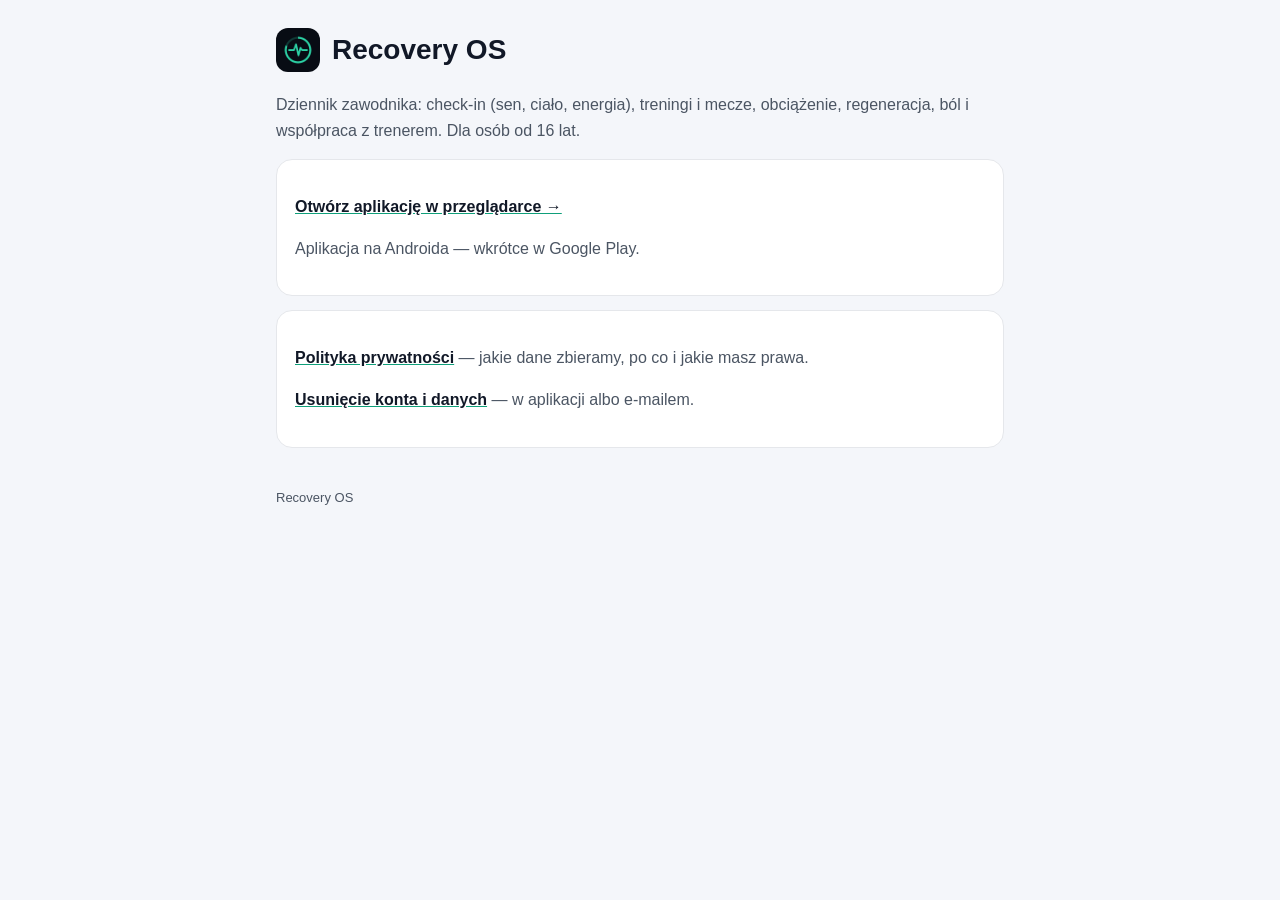
==== index.html @ 6dc5b33b "Recovery OS: strona główna, polityka prywatności, usunięcie konta i aplikacja w przeglądarce (1.3.1," ====
<!doctype html>
<html lang="pl">
<head>
<meta charset="utf-8"><meta name="viewport" content="width=device-width, initial-scale=1">
<title>Recovery OS</title>
<meta name="description" content="Recovery OS — dziennik zawodnika: check-in, treningi i mecze, regeneracja, ból i współpraca z trenerem.">
<link rel="stylesheet" href="styl.css"><link rel="icon" href="ikona.png">
</head>
<body><main>
<header><img src="ikona.png" alt=""><h1>Recovery OS</h1></header>
<p>Dziennik zawodnika: check-in (sen, ciało, energia), treningi i mecze, obciążenie, regeneracja, ból i współpraca z trenerem. Dla osób od 16 lat.</p>
<div class="card">
  <p><a href="app/"><strong>Otwórz aplikację w przeglądarce →</strong></a></p>
  <p>Aplikacja na Androida — wkrótce w Google Play.</p>
</div>
<div class="card">
  <p><a href="polityka-prywatnosci.html"><strong>Polityka prywatności</strong></a> — jakie dane zbieramy, po co i jakie masz prawa.</p>
  <p><a href="usun-konto.html"><strong>Usunięcie konta i danych</strong></a> — w aplikacji albo e-mailem.</p>
</div>
<footer>Recovery OS</footer>
</main></body>
</html>
---- styl.css ----
:root { --bg: #f4f6fa; --card: #ffffff; --text: #111827; --dim: #4b5563; --acc: #0f9f7a; --line: #e5e7eb; --warn: #b45309; }
@media (prefers-color-scheme: dark) { :root { --bg: #0b1220; --card: #111a2b; --text: #e8edf5; --dim: #a7b0c0; --acc: #2dd4a7; --line: #22304a; --warn: #f0b45a; } }
* { box-sizing: border-box; }
body { margin: 0; background: var(--bg); color: var(--text); font: 16px/1.6 -apple-system, "Segoe UI", Roboto, Inter, sans-serif; }
main { max-width: 760px; margin: 0 auto; padding: 28px 16px 64px; }
header { display: flex; align-items: center; gap: 12px; margin-bottom: 20px; }
header img { width: 44px; height: 44px; border-radius: 12px; }
h1 { font-size: 28px; line-height: 1.2; margin: 0; }
h2 { font-size: 19px; margin: 28px 0 8px; }
p, li { color: var(--dim); }
strong { color: var(--text); }
a { color: var(--acc); }
.card { background: var(--card); border: 1px solid var(--line); border-radius: 16px; padding: 18px; margin: 14px 0; }
.todo { color: var(--warn); font-weight: 700; }
table { width: 100%; border-collapse: collapse; font-size: 14px; }
th, td { text-align: left; padding: 8px 6px; border-top: 1px solid var(--line); vertical-align: top; color: var(--dim); }
th { color: var(--text); }
ol li { margin: 6px 0; }
footer { margin-top: 40px; font-size: 13px; color: var(--dim); }
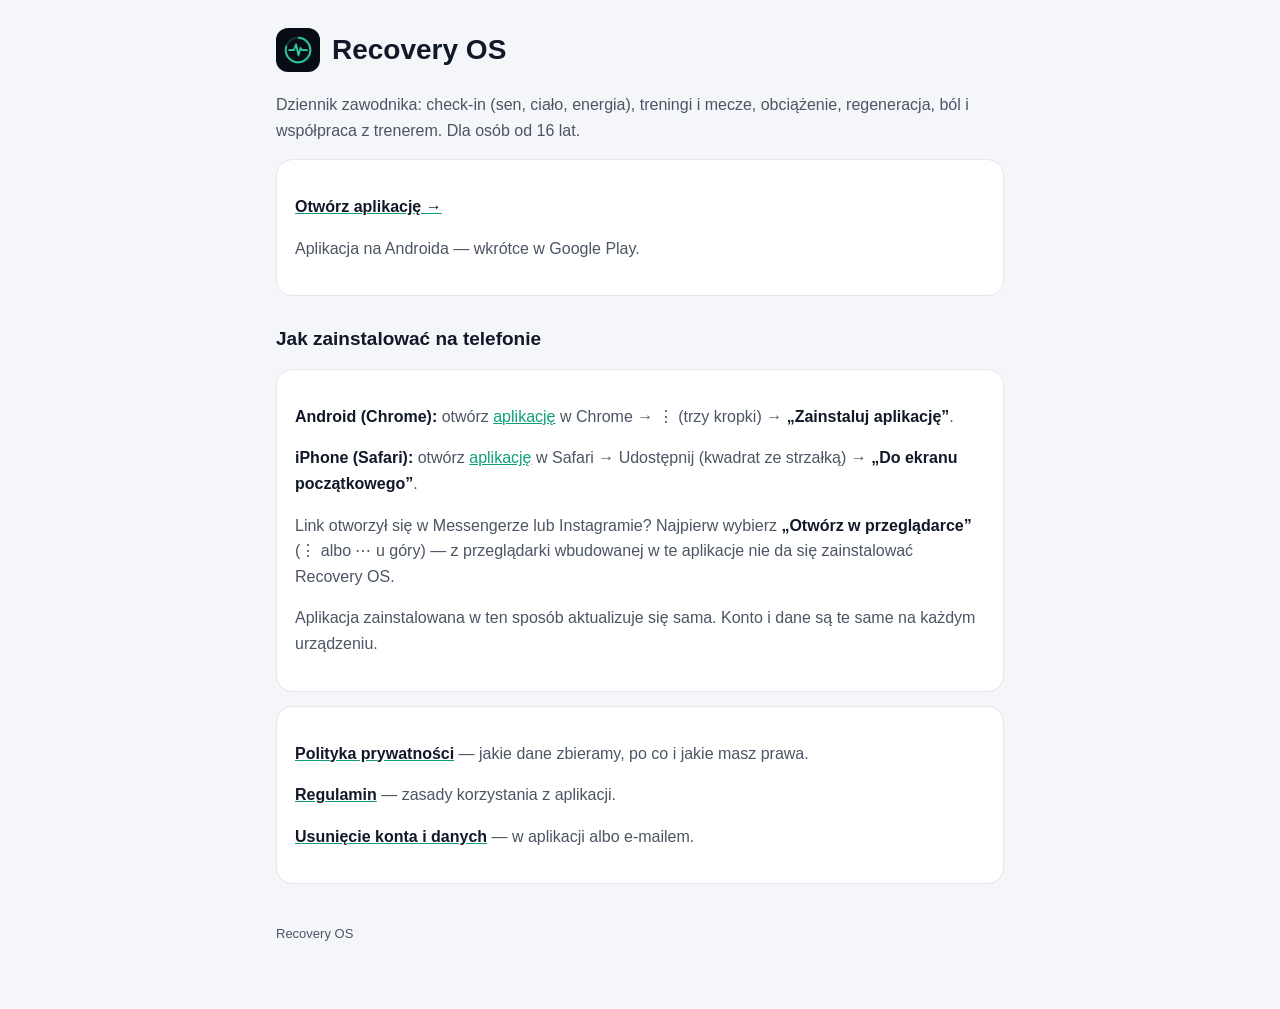
==== commit 905522fc: "Recovery OS 1.4.0: regulamin, polityka zgodna z aplikacja, pomoc, przywracanie danych, instrukcja in" ====
--- a/index.html
+++ b/index.html
@@ -10,11 +10,19 @@
 <header><img src="ikona.png" alt=""><h1>Recovery OS</h1></header>
 <p>Dziennik zawodnika: check-in (sen, ciało, energia), treningi i mecze, obciążenie, regeneracja, ból i współpraca z trenerem. Dla osób od 16 lat.</p>
 <div class="card">
-  <p><a href="app/"><strong>Otwórz aplikację w przeglądarce →</strong></a></p>
+  <p><a href="app/"><strong>Otwórz aplikację →</strong></a></p>
   <p>Aplikacja na Androida — wkrótce w Google Play.</p>
+</div>
+<h2>Jak zainstalować na telefonie</h2>
+<div class="card">
+  <p><strong>Android (Chrome):</strong> otwórz <a href="app/">aplikację</a> w Chrome → ⋮ (trzy kropki) → <strong>„Zainstaluj aplikację”</strong>.</p>
+  <p><strong>iPhone (Safari):</strong> otwórz <a href="app/">aplikację</a> w Safari → Udostępnij (kwadrat ze strzałką) → <strong>„Do ekranu początkowego”</strong>.</p>
+  <p>Link otworzył się w Messengerze lub Instagramie? Najpierw wybierz <strong>„Otwórz w przeglądarce”</strong> (⋮ albo ⋯ u góry) — z przeglądarki wbudowanej w te aplikacje nie da się zainstalować Recovery OS.</p>
+  <p>Aplikacja zainstalowana w ten sposób aktualizuje się sama. Konto i dane są te same na każdym urządzeniu.</p>
 </div>
 <div class="card">
   <p><a href="polityka-prywatnosci.html"><strong>Polityka prywatności</strong></a> — jakie dane zbieramy, po co i jakie masz prawa.</p>
+  <p><a href="regulamin.html"><strong>Regulamin</strong></a> — zasady korzystania z aplikacji.</p>
   <p><a href="usun-konto.html"><strong>Usunięcie konta i danych</strong></a> — w aplikacji albo e-mailem.</p>
 </div>
 <footer>Recovery OS</footer>
